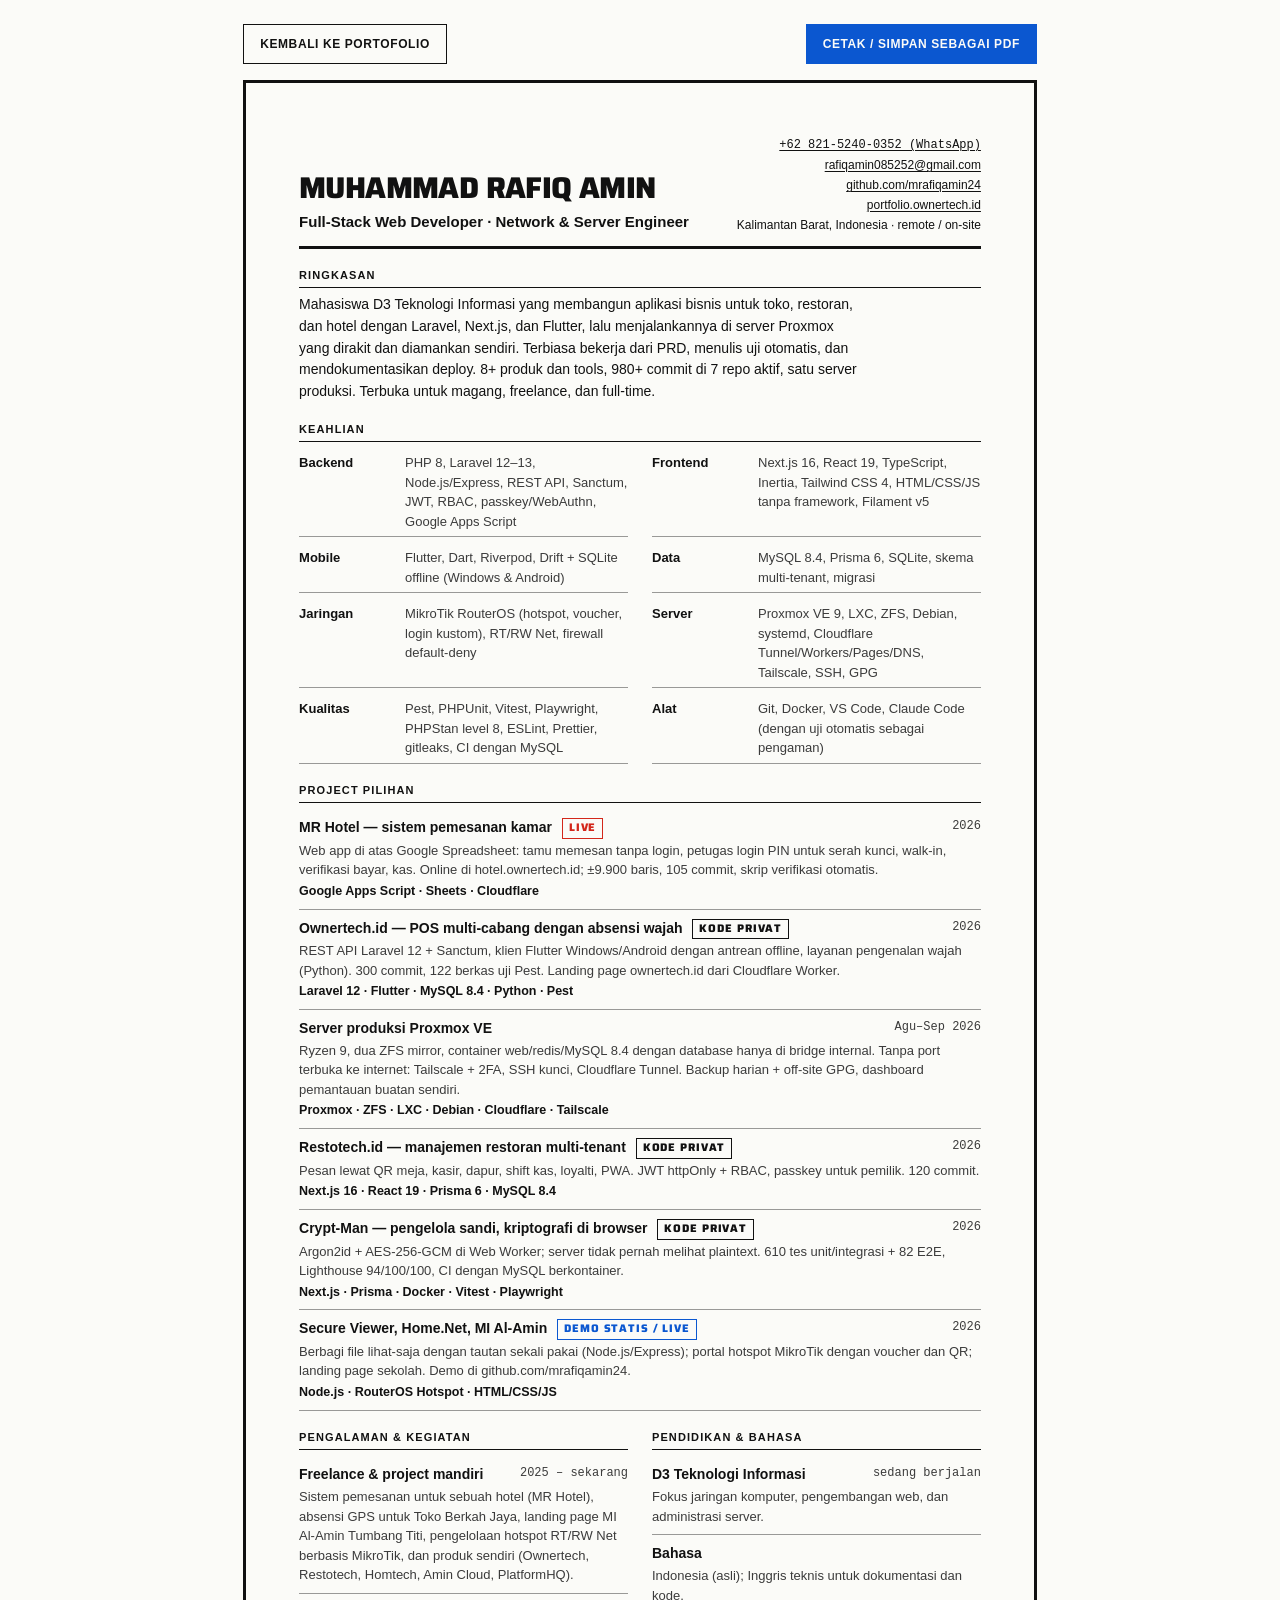
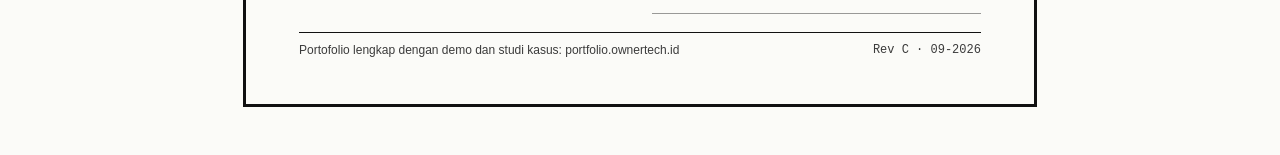
==== cv.html @ c954d4c1 "fix: judul lembar huruf biasa, jarak baris nama di CV - Judul lembar tidak lagi kapital bertracking:" ====
<!DOCTYPE html>
<html lang="id">
<head>
  <meta charset="UTF-8" />
  <meta name="viewport" content="width=device-width, initial-scale=1.0" />
  <title>CV — Muhammad Rafiq Amin</title>
  <meta name="description" content="Curriculum vitae Muhammad Rafiq Amin: Full-Stack Web Developer dan Network Engineer. Laravel, Next.js, Flutter, MikroTik, Proxmox." />
  <meta name="robots" content="noindex" />
  <link rel="icon" href="img/favicon.png" type="image/png" />
  <style>
    @font-face { font-family: "Saira"; font-weight: 400; font-display: swap; src: url("fonts/saira-400.woff2") format("woff2"); }
    @font-face { font-family: "Saira"; font-weight: 600; font-display: swap; src: url("fonts/saira-600.woff2") format("woff2"); }
    @font-face { font-family: "Saira"; font-weight: 700; font-display: swap; src: url("fonts/saira-700.woff2") format("woff2"); }
    @font-face { font-family: "Saira"; font-weight: 800; font-display: swap; src: url("fonts/saira-800.woff2") format("woff2"); }
    @font-face { font-family: "B612 Mono"; font-weight: 400; font-display: swap; src: url("fonts/b612mono-400.woff2") format("woff2"); }
    @font-face { font-family: "B612 Mono"; font-weight: 700; font-display: swap; src: url("fonts/b612mono-700.woff2") format("woff2"); }
    :root {
      --paper: #fbfbf8;
      --ink: #111111;
      --ink-2: #3b3b3b;
      --rule: rgba(17, 17, 17, 0.42);
      --dim: #0b57d0;
      --rev: #d3271b;
      --lettering: "Saira", "Segoe UI", Arial, sans-serif;
      --figures: "B612 Mono", Consolas, monospace;
    }

    * { box-sizing: border-box; margin: 0; padding: 0; }

    html { caret-color: var(--dim); scrollbar-color: var(--ink) var(--paper); scrollbar-width: thin; }

    body {
      background: var(--paper);
      color: var(--ink);
      font-family: var(--lettering);
      font-size: 14px;
      line-height: 1.5;
      padding: 24px 16px 48px;
    }

    ::selection { background: var(--dim); color: var(--paper); }
    :focus-visible { outline: 2px dashed var(--dim); outline-offset: 3px; }

    a { color: var(--dim); text-decoration: underline; text-underline-offset: 0.18em; text-decoration-thickness: 1px; }

    .fig { font-family: var(--figures); font-variant-numeric: tabular-nums; }

    .toolbar {
      max-width: 210mm;
      margin: 0 auto 16px;
      display: flex;
      flex-wrap: wrap;
      gap: 10px;
      justify-content: space-between;
      align-items: center;
    }

    .toolbar a,
    .toolbar button {
      display: inline-flex;
      align-items: center;
      min-height: 40px;
      padding: 8px 16px;
      border: 1.5px solid var(--ink);
      background: var(--paper);
      color: var(--ink);
      font: inherit;
      font-size: 12px;
      font-weight: 700;
      letter-spacing: 0.05em;
      text-transform: uppercase;
      text-decoration: none;
      cursor: pointer;
      transition: background 0.15s ease, color 0.15s ease;
    }

    .toolbar button { background: var(--dim); border-color: var(--dim); color: var(--paper); }
    .toolbar a:hover, .toolbar button:hover { background: var(--ink); border-color: var(--ink); color: var(--paper); }

    .page {
      max-width: 210mm;
      margin: 0 auto;
      padding: 14mm 14mm 12mm;
      border: 3px solid var(--ink);
      background: var(--paper);
    }

    .head {
      display: grid;
      grid-template-columns: 1fr auto;
      gap: 12px 24px;
      align-items: end;
      padding-bottom: 12px;
      border-bottom: 3px solid var(--ink);
    }

    h1 {
      font-size: 30px;
      font-weight: 800;
      line-height: 1.15;
      letter-spacing: -0.02em;
      text-transform: uppercase;
    }

    .title {
      margin-top: 6px;
      font-size: 15px;
      font-weight: 600;
    }

    .contact {
      display: grid;
      gap: 2px;
      font-size: 12px;
      font-style: normal;
      text-align: right;
    }

    .contact a { color: var(--ink); }

    h2 {
      margin: 18px 0 6px;
      padding-bottom: 4px;
      border-bottom: 1.5px solid var(--ink);
      font-size: 11px;
      font-weight: 700;
      letter-spacing: 0.1em;
      text-transform: uppercase;
    }

    .summary { font-size: 14px; line-height: 1.55; max-width: 72ch; }

    .skills { display: grid; grid-template-columns: 1fr 1fr; gap: 6px 24px; }
    .skills div { display: grid; grid-template-columns: 96px 1fr; gap: 10px; padding: 5px 0; border-bottom: 1px solid var(--rule); font-size: 13px; }
    .skills dt { font-weight: 700; }
    .skills dd { color: var(--ink-2); }

    .items { list-style: none; }
    .item { display: grid; grid-template-columns: 1fr auto; gap: 2px 16px; padding: 8px 0; border-bottom: 1px solid var(--rule); }
    .item h3 { font-size: 14px; font-weight: 700; }
    .item .when { font-family: var(--figures); font-size: 12px; color: var(--ink-2); white-space: nowrap; }
    .item p { grid-column: 1 / -1; font-size: 13px; line-height: 1.5; color: var(--ink-2); }
    .item .stack { grid-column: 1 / -1; font-size: 12.5px; font-weight: 600; color: var(--ink); }
    .tag { display: inline-block; padding: 1px 6px; margin-left: 6px; border: 1.5px solid currentColor; font-size: 11px; font-weight: 800; letter-spacing: 0.08em; text-transform: uppercase; vertical-align: middle; }
    .tag-live { color: var(--rev); }
    .tag-demo { color: var(--dim); }
    .tag-private { color: var(--ink); }

    .two { display: grid; grid-template-columns: 1fr 1fr; gap: 0 24px; }

    .foot {
      margin-top: 18px;
      padding-top: 8px;
      border-top: 1.5px solid var(--ink);
      display: flex;
      justify-content: space-between;
      gap: 12px;
      font-size: 12px;
      color: var(--ink-2);
    }

    @media (max-width: 640px) {
      .page { padding: 20px 16px; }
      .head, .skills, .two { grid-template-columns: 1fr; }
      .contact { text-align: left; }
      h1 { font-size: 26px; }
    }

    @media print {
      @page { size: A4; margin: 10mm; }
      body { padding: 0; background: #fff; font-size: 12.5px; }
      .toolbar { display: none; }
      .page { max-width: none; padding: 6mm 8mm; border-width: 2px; }
      a { color: var(--ink); text-decoration: none; }
      .item, .skills div { break-inside: avoid; }
    }
  </style>
</head>
<body>
  <div class="toolbar">
    <a href="index.html?v=20260910j">Kembali ke portofolio</a>
    <button type="button" onclick="window.print()">Cetak / simpan sebagai PDF</button>
  </div>

  <main class="page">
    <header class="head">
      <div>
        <h1>Muhammad Rafiq Amin</h1>
        <p class="title">Full-Stack Web Developer · Network &amp; Server Engineer</p>
      </div>
      <address class="contact">
        <a href="https://wa.me/6282152400352" class="fig">+62 821-5240-0352 (WhatsApp)</a>
        <a href="mailto:rafiqamin085252@gmail.com">rafiqamin085252@gmail.com</a>
        <a href="https://github.com/mrafiqamin24">github.com/mrafiqamin24</a>
        <a href="https://portfolio.ownertech.id">portfolio.ownertech.id</a>
        <span>Kalimantan Barat, Indonesia · remote / on-site</span>
      </address>
    </header>

    <h2>Ringkasan</h2>
    <p class="summary">
      Mahasiswa D3 Teknologi Informasi yang membangun aplikasi bisnis untuk toko, restoran, dan hotel
      dengan Laravel, Next.js, dan Flutter, lalu menjalankannya di server Proxmox yang dirakit dan diamankan
      sendiri. Terbiasa bekerja dari PRD, menulis uji otomatis, dan mendokumentasikan deploy. 8+ produk dan tools,
      980+ commit di 7 repo aktif, satu server produksi. Terbuka untuk magang, freelance, dan full-time.
    </p>

    <h2>Keahlian</h2>
    <dl class="skills">
      <div><dt>Backend</dt><dd>PHP 8, Laravel 12–13, Node.js/Express, REST API, Sanctum, JWT, RBAC, passkey/WebAuthn, Google Apps Script</dd></div>
      <div><dt>Frontend</dt><dd>Next.js 16, React 19, TypeScript, Inertia, Tailwind CSS 4, HTML/CSS/JS tanpa framework, Filament v5</dd></div>
      <div><dt>Mobile</dt><dd>Flutter, Dart, Riverpod, Drift + SQLite offline (Windows &amp; Android)</dd></div>
      <div><dt>Data</dt><dd>MySQL 8.4, Prisma 6, SQLite, skema multi-tenant, migrasi</dd></div>
      <div><dt>Jaringan</dt><dd>MikroTik RouterOS (hotspot, voucher, login kustom), RT/RW Net, firewall default-deny</dd></div>
      <div><dt>Server</dt><dd>Proxmox VE 9, LXC, ZFS, Debian, systemd, Cloudflare Tunnel/Workers/Pages/DNS, Tailscale, SSH, GPG</dd></div>
      <div><dt>Kualitas</dt><dd>Pest, PHPUnit, Vitest, Playwright, PHPStan level 8, ESLint, Prettier, gitleaks, CI dengan MySQL</dd></div>
      <div><dt>Alat</dt><dd>Git, Docker, VS Code, Claude Code (dengan uji otomatis sebagai pengaman)</dd></div>
    </dl>

    <h2>Project pilihan</h2>
    <ul class="items">
      <li class="item">
        <h3>MR Hotel — sistem pemesanan kamar <span class="tag tag-live">Live</span></h3>
        <span class="when">2026</span>
        <p>Web app di atas Google Spreadsheet: tamu memesan tanpa login, petugas login PIN untuk serah kunci, walk-in, verifikasi bayar, kas. Online di hotel.ownertech.id; ±9.900 baris, 105 commit, skrip verifikasi otomatis.</p>
        <span class="stack">Google Apps Script · Sheets · Cloudflare</span>
      </li>
      <li class="item">
        <h3>Ownertech.id — POS multi-cabang dengan absensi wajah <span class="tag tag-private">Kode privat</span></h3>
        <span class="when">2026</span>
        <p>REST API Laravel 12 + Sanctum, klien Flutter Windows/Android dengan antrean offline, layanan pengenalan wajah (Python). 300 commit, 122 berkas uji Pest. Landing page ownertech.id dari Cloudflare Worker.</p>
        <span class="stack">Laravel 12 · Flutter · MySQL 8.4 · Python · Pest</span>
      </li>
      <li class="item">
        <h3>Server produksi Proxmox VE</h3>
        <span class="when">Agu–Sep 2026</span>
        <p>Ryzen 9, dua ZFS mirror, container web/redis/MySQL 8.4 dengan database hanya di bridge internal. Tanpa port terbuka ke internet: Tailscale + 2FA, SSH kunci, Cloudflare Tunnel. Backup harian + off-site GPG, dashboard pemantauan buatan sendiri.</p>
        <span class="stack">Proxmox · ZFS · LXC · Debian · Cloudflare · Tailscale</span>
      </li>
      <li class="item">
        <h3>Restotech.id — manajemen restoran multi-tenant <span class="tag tag-private">Kode privat</span></h3>
        <span class="when">2026</span>
        <p>Pesan lewat QR meja, kasir, dapur, shift kas, loyalti, PWA. JWT httpOnly + RBAC, passkey untuk pemilik. 120 commit.</p>
        <span class="stack">Next.js 16 · React 19 · Prisma 6 · MySQL 8.4</span>
      </li>
      <li class="item">
        <h3>Crypt-Man — pengelola sandi, kriptografi di browser <span class="tag tag-private">Kode privat</span></h3>
        <span class="when">2026</span>
        <p>Argon2id + AES-256-GCM di Web Worker; server tidak pernah melihat plaintext. 610 tes unit/integrasi + 82 E2E, Lighthouse 94/100/100, CI dengan MySQL berkontainer.</p>
        <span class="stack">Next.js · Prisma · Docker · Vitest · Playwright</span>
      </li>
      <li class="item">
        <h3>Secure Viewer, Home.Net, MI Al-Amin <span class="tag tag-demo">Demo statis / live</span></h3>
        <span class="when">2026</span>
        <p>Berbagi file lihat-saja dengan tautan sekali pakai (Node.js/Express); portal hotspot MikroTik dengan voucher dan QR; landing page sekolah. Demo di github.com/mrafiqamin24.</p>
        <span class="stack">Node.js · RouterOS Hotspot · HTML/CSS/JS</span>
      </li>
    </ul>

    <div class="two">
      <section>
        <h2>Pengalaman &amp; kegiatan</h2>
        <ul class="items">
          <li class="item">
            <h3>Freelance &amp; project mandiri</h3>
            <span class="when">2025 – sekarang</span>
            <p>Sistem pemesanan untuk sebuah hotel (MR Hotel), absensi GPS untuk Toko Berkah Jaya, landing page MI Al-Amin Tumbang Titi, pengelolaan hotspot RT/RW Net berbasis MikroTik, dan produk sendiri (Ownertech, Restotech, Homtech, Amin Cloud, PlatformHQ).</p>
          </li>
        </ul>
      </section>
      <section>
        <h2>Pendidikan &amp; bahasa</h2>
        <ul class="items">
          <li class="item">
            <h3>D3 Teknologi Informasi</h3>
            <span class="when">sedang berjalan</span>
            <p>Fokus jaringan komputer, pengembangan web, dan administrasi server.</p>
          </li>
          <li class="item">
            <h3>Bahasa</h3>
            <span class="when"></span>
            <p>Indonesia (asli); Inggris teknis untuk dokumentasi dan kode.</p>
          </li>
        </ul>
      </section>
    </div>

    <p class="foot">
      <span>Portofolio lengkap dengan demo dan studi kasus: portfolio.ownertech.id</span>
      <span class="fig">Rev C · 09-2026</span>
    </p>
  </main>
</body>
</html>
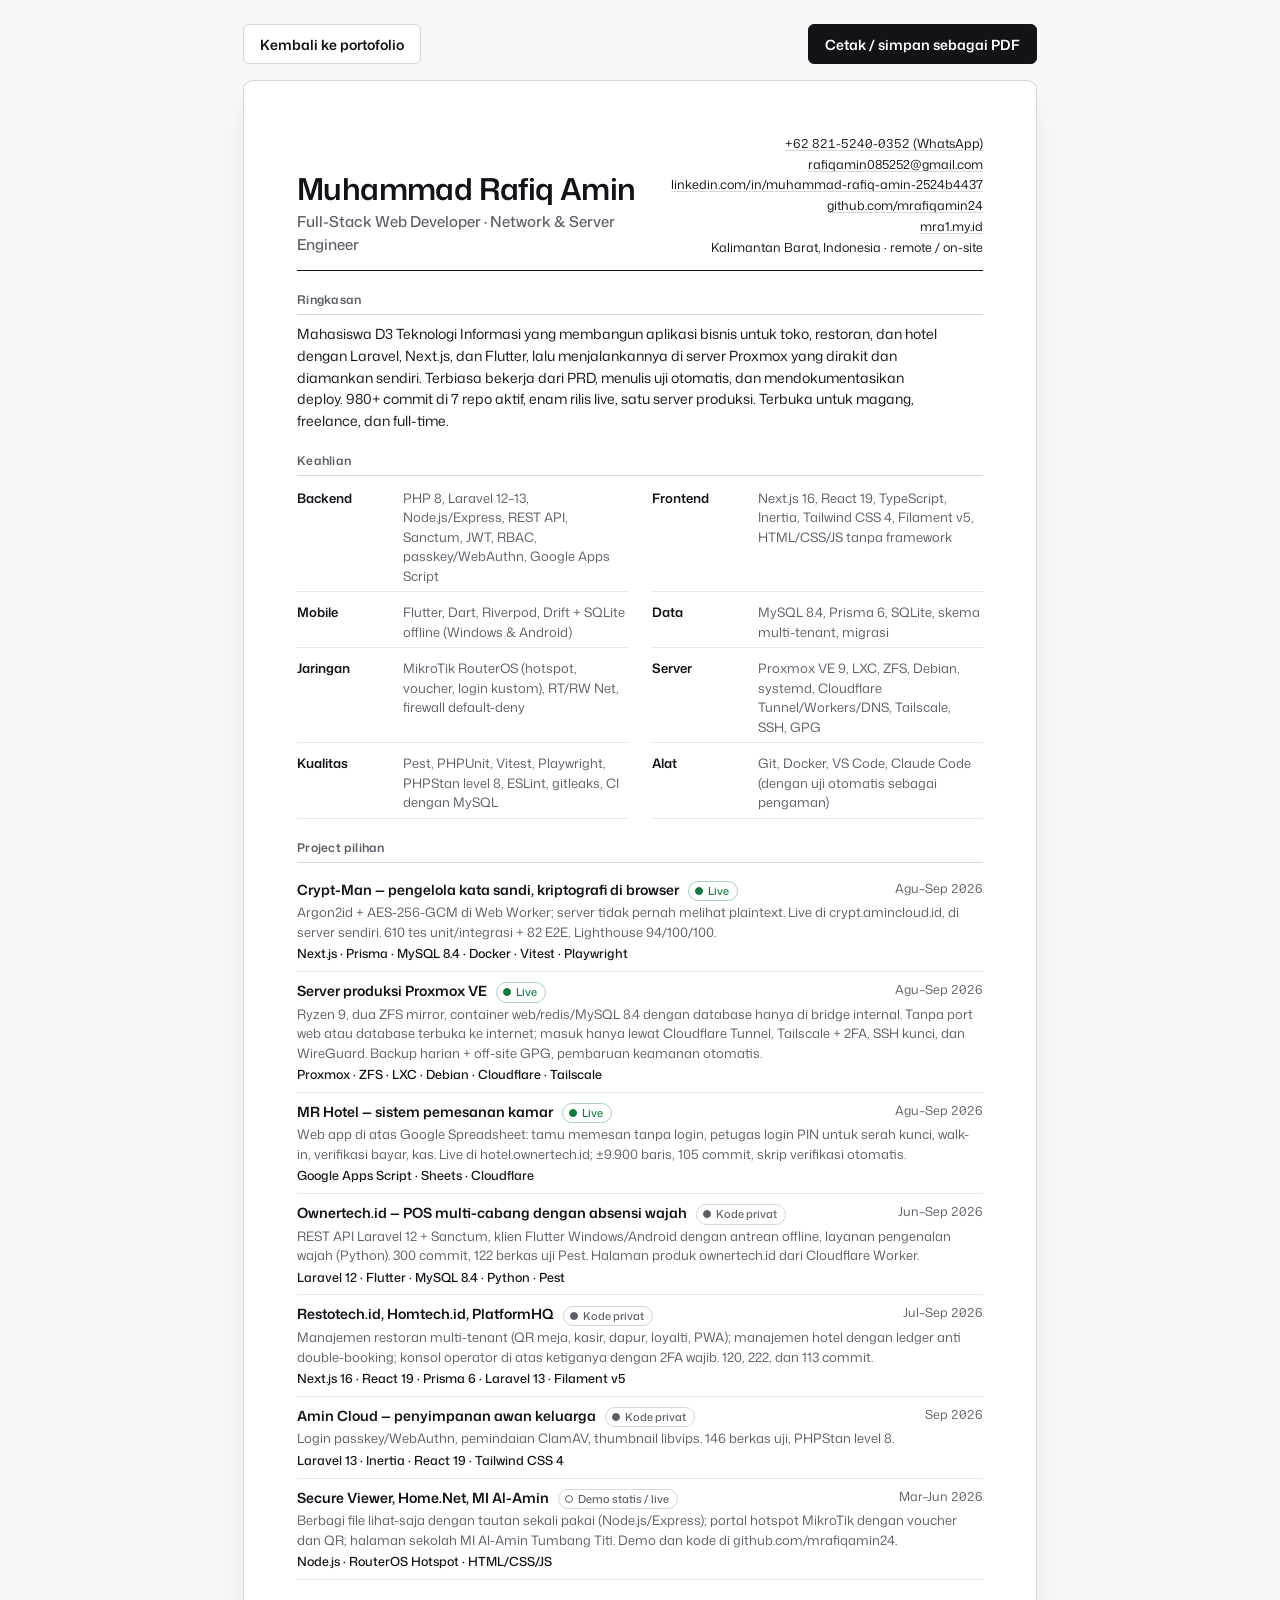
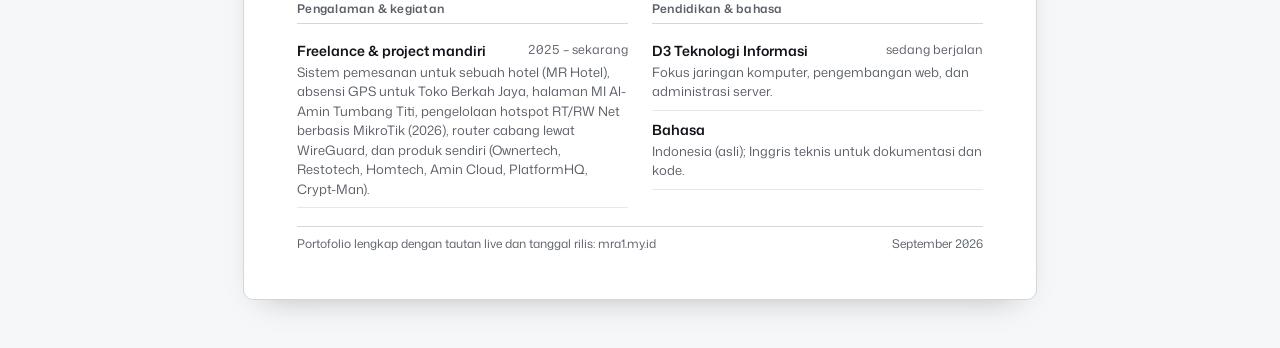
==== commit 06e882c6: "feat: desain baru "changelog produk" lima halaman, pindah ke mra1.my.id Dunia lembar gambar teknik d" ====
--- a/cv.html
+++ b/cv.html
@@ -8,43 +8,40 @@
   <meta name="robots" content="noindex" />
   <link rel="icon" href="img/favicon.png" type="image/png" />
   <style>
-    @font-face { font-family: "Saira"; font-weight: 400; font-display: swap; src: url("fonts/saira-400.woff2") format("woff2"); }
-    @font-face { font-family: "Saira"; font-weight: 600; font-display: swap; src: url("fonts/saira-600.woff2") format("woff2"); }
-    @font-face { font-family: "Saira"; font-weight: 700; font-display: swap; src: url("fonts/saira-700.woff2") format("woff2"); }
-    @font-face { font-family: "Saira"; font-weight: 800; font-display: swap; src: url("fonts/saira-800.woff2") format("woff2"); }
-    @font-face { font-family: "B612 Mono"; font-weight: 400; font-display: swap; src: url("fonts/b612mono-400.woff2") format("woff2"); }
-    @font-face { font-family: "B612 Mono"; font-weight: 700; font-display: swap; src: url("fonts/b612mono-700.woff2") format("woff2"); }
+    @font-face {
+      font-family: "Mona Sans";
+      font-style: normal;
+      font-weight: 200 900;
+      font-stretch: 75% 125%;
+      font-display: swap;
+      src: url("fonts/mona-sans.woff2") format("woff2");
+    }
     :root {
-      --paper: #fbfbf8;
-      --ink: #111111;
-      --ink-2: #3b3b3b;
-      --rule: rgba(17, 17, 17, 0.42);
-      --dim: #0b57d0;
-      --rev: #d3271b;
-      --lettering: "Saira", "Segoe UI", Arial, sans-serif;
-      --figures: "B612 Mono", Consolas, monospace;
-    }
-
+      --bg: #ffffff;
+      --bg-2: #f6f7f8;
+      --ink: #111318;
+      --ink-2: #5b6068;
+      --rule: #e6e8eb;
+      --rule-2: #d3d6db;
+      --live: #0f7b3f;
+      --font: "Mona Sans", system-ui, "Segoe UI", Roboto, Arial, sans-serif;
+    }
     * { box-sizing: border-box; margin: 0; padding: 0; }
-
-    html { caret-color: var(--dim); scrollbar-color: var(--ink) var(--paper); scrollbar-width: thin; }
-
+    html { caret-color: var(--ink); scrollbar-color: #c4c8ce var(--bg); scrollbar-width: thin; }
     body {
-      background: var(--paper);
+      background: var(--bg-2);
       color: var(--ink);
-      font-family: var(--lettering);
+      font-family: var(--font);
       font-size: 14px;
       line-height: 1.5;
       padding: 24px 16px 48px;
-    }
-
-    ::selection { background: var(--dim); color: var(--paper); }
-    :focus-visible { outline: 2px dashed var(--dim); outline-offset: 3px; }
-
-    a { color: var(--dim); text-decoration: underline; text-underline-offset: 0.18em; text-decoration-thickness: 1px; }
-
-    .fig { font-family: var(--figures); font-variant-numeric: tabular-nums; }
-
+      -webkit-font-smoothing: antialiased;
+    }
+    ::selection { background: var(--ink); color: var(--bg); }
+    :focus-visible { outline: 2px solid var(--ink); outline-offset: 3px; border-radius: 4px; }
+    a { color: var(--ink); text-decoration: underline; text-decoration-color: var(--rule-2); text-underline-offset: 0.18em; }
+    a:hover { text-decoration-color: var(--ink); }
+    .num { font-variant-numeric: tabular-nums; }
     .toolbar {
       max-width: 210mm;
       margin: 0 auto 16px;
@@ -54,134 +51,115 @@
       justify-content: space-between;
       align-items: center;
     }
-
     .toolbar a,
     .toolbar button {
       display: inline-flex;
       align-items: center;
       min-height: 40px;
-      padding: 8px 16px;
-      border: 1.5px solid var(--ink);
-      background: var(--paper);
+      padding: 0 16px;
+      border: 1px solid var(--rule-2);
+      border-radius: 6px;
+      background: var(--bg);
       color: var(--ink);
       font: inherit;
-      font-size: 12px;
-      font-weight: 700;
-      letter-spacing: 0.05em;
-      text-transform: uppercase;
+      font-size: 14px;
+      font-weight: 600;
       text-decoration: none;
       cursor: pointer;
-      transition: background 0.15s ease, color 0.15s ease;
-    }
-
-    .toolbar button { background: var(--dim); border-color: var(--dim); color: var(--paper); }
-    .toolbar a:hover, .toolbar button:hover { background: var(--ink); border-color: var(--ink); color: var(--paper); }
-
+      transition: background 0.15s ease, border-color 0.15s ease;
+    }
+    .toolbar button { background: var(--ink); border-color: var(--ink); color: var(--bg); }
+    .toolbar a:hover { background: var(--bg-2); border-color: #b9bec6; }
+    .toolbar button:hover { background: #2a2e36; border-color: #2a2e36; }
     .page {
       max-width: 210mm;
       margin: 0 auto;
       padding: 14mm 14mm 12mm;
-      border: 3px solid var(--ink);
-      background: var(--paper);
-    }
-
+      border: 1px solid var(--rule-2);
+      border-radius: 10px;
+      background: var(--bg);
+      box-shadow: 0 14px 32px -20px rgba(17, 19, 24, 0.35);
+    }
     .head {
       display: grid;
       grid-template-columns: 1fr auto;
       gap: 12px 24px;
       align-items: end;
-      padding-bottom: 12px;
-      border-bottom: 3px solid var(--ink);
-    }
-
-    h1 {
-      font-size: 30px;
-      font-weight: 800;
-      line-height: 1.15;
-      letter-spacing: -0.02em;
-      text-transform: uppercase;
-    }
-
-    .title {
-      margin-top: 6px;
-      font-size: 15px;
+      padding-bottom: 14px;
+      border-bottom: 1px solid var(--ink);
+    }
+    h1 { font-size: 30px; font-weight: 600; line-height: 1.1; letter-spacing: -0.02em; }
+    .title { margin-top: 6px; font-size: 15px; font-weight: 500; color: var(--ink-2); }
+    .contact { display: grid; gap: 2px; font-size: 12.5px; font-style: normal; text-align: right; }
+    h2 {
+      margin: 20px 0 8px;
+      padding-bottom: 5px;
+      border-bottom: 1px solid var(--rule-2);
+      font-size: 12px;
       font-weight: 600;
-    }
-
-    .contact {
-      display: grid;
-      gap: 2px;
-      font-size: 12px;
-      font-style: normal;
-      text-align: right;
-    }
-
-    .contact a { color: var(--ink); }
-
-    h2 {
-      margin: 18px 0 6px;
-      padding-bottom: 4px;
-      border-bottom: 1.5px solid var(--ink);
-      font-size: 11px;
-      font-weight: 700;
-      letter-spacing: 0.1em;
-      text-transform: uppercase;
-    }
-
+      letter-spacing: 0.02em;
+      color: var(--ink-2);
+    }
     .summary { font-size: 14px; line-height: 1.55; max-width: 72ch; }
-
     .skills { display: grid; grid-template-columns: 1fr 1fr; gap: 6px 24px; }
     .skills div { display: grid; grid-template-columns: 96px 1fr; gap: 10px; padding: 5px 0; border-bottom: 1px solid var(--rule); font-size: 13px; }
-    .skills dt { font-weight: 700; }
+    .skills dt { font-weight: 600; }
     .skills dd { color: var(--ink-2); }
-
     .items { list-style: none; }
     .item { display: grid; grid-template-columns: 1fr auto; gap: 2px 16px; padding: 8px 0; border-bottom: 1px solid var(--rule); }
-    .item h3 { font-size: 14px; font-weight: 700; }
-    .item .when { font-family: var(--figures); font-size: 12px; color: var(--ink-2); white-space: nowrap; }
+    .item h3 { font-size: 14px; font-weight: 600; }
+    .item .when { font-size: 12.5px; color: var(--ink-2); white-space: nowrap; font-variant-numeric: tabular-nums; }
     .item p { grid-column: 1 / -1; font-size: 13px; line-height: 1.5; color: var(--ink-2); }
-    .item .stack { grid-column: 1 / -1; font-size: 12.5px; font-weight: 600; color: var(--ink); }
-    .tag { display: inline-block; padding: 1px 6px; margin-left: 6px; border: 1.5px solid currentColor; font-size: 11px; font-weight: 800; letter-spacing: 0.08em; text-transform: uppercase; vertical-align: middle; }
-    .tag-live { color: var(--rev); }
-    .tag-demo { color: var(--dim); }
-    .tag-private { color: var(--ink); }
-
+    .item .stack { grid-column: 1 / -1; font-size: 12.5px; font-weight: 500; color: var(--ink); }
+    .tag {
+      display: inline-flex;
+      align-items: center;
+      gap: 5px;
+      padding: 1px 8px 1px 6px;
+      margin-left: 6px;
+      border: 1px solid var(--rule-2);
+      border-radius: 999px;
+      font-size: 11px;
+      font-weight: 500;
+      color: var(--ink-2);
+      vertical-align: middle;
+    }
+    .tag::before { content: ""; width: 6px; height: 6px; border-radius: 50%; border: 1.5px solid currentColor; }
+    .tag-live { color: var(--live); border-color: rgba(15, 123, 63, 0.35); }
+    .tag-live::before { background: var(--live); }
+    .tag-private::before { background: var(--ink-2); }
     .two { display: grid; grid-template-columns: 1fr 1fr; gap: 0 24px; }
-
     .foot {
       margin-top: 18px;
       padding-top: 8px;
-      border-top: 1.5px solid var(--ink);
+      border-top: 1px solid var(--rule-2);
       display: flex;
       justify-content: space-between;
       gap: 12px;
       font-size: 12px;
       color: var(--ink-2);
     }
-
     @media (max-width: 640px) {
       .page { padding: 20px 16px; }
       .head, .skills, .two { grid-template-columns: 1fr; }
       .contact { text-align: left; }
       h1 { font-size: 26px; }
     }
-
     @media print {
       @page { size: A4; margin: 10mm; }
       body { padding: 0; background: #fff; font-size: 12.5px; }
       .toolbar { display: none; }
-      .page { max-width: none; padding: 6mm 8mm; border-width: 2px; }
-      a { color: var(--ink); text-decoration: none; }
+      .page { max-width: none; padding: 6mm 8mm; border: 0; border-radius: 0; box-shadow: none; }
+      a { text-decoration: none; }
       .item, .skills div { break-inside: avoid; }
     }
   </style>
 </head>
 <body>
   <div class="toolbar">
-    <a href="index.html?v=20260910j">Kembali ke portofolio</a>
+    <a href="index.html?v=20260915a">Kembali ke portofolio</a>
     <button type="button" onclick="window.print()">Cetak / simpan sebagai PDF</button>
   </div>
-
   <main class="page">
     <header class="head">
       <div>
@@ -189,10 +167,11 @@
         <p class="title">Full-Stack Web Developer · Network &amp; Server Engineer</p>
       </div>
       <address class="contact">
-        <a href="https://wa.me/6282152400352" class="fig">+62 821-5240-0352 (WhatsApp)</a>
+        <a href="https://wa.me/6282152400352" class="num">+62 821-5240-0352 (WhatsApp)</a>
         <a href="mailto:rafiqamin085252@gmail.com">rafiqamin085252@gmail.com</a>
+        <a href="https://www.linkedin.com/in/muhammad-rafiq-amin-2524b4437">linkedin.com/in/muhammad-rafiq-amin-2524b4437</a>
         <a href="https://github.com/mrafiqamin24">github.com/mrafiqamin24</a>
-        <a href="https://portfolio.ownertech.id">portfolio.ownertech.id</a>
+        <a href="https://mra1.my.id">mra1.my.id</a>
         <span>Kalimantan Barat, Indonesia · remote / on-site</span>
       </address>
     </header>
@@ -201,58 +180,64 @@
     <p class="summary">
       Mahasiswa D3 Teknologi Informasi yang membangun aplikasi bisnis untuk toko, restoran, dan hotel
       dengan Laravel, Next.js, dan Flutter, lalu menjalankannya di server Proxmox yang dirakit dan diamankan
-      sendiri. Terbiasa bekerja dari PRD, menulis uji otomatis, dan mendokumentasikan deploy. 8+ produk dan tools,
-      980+ commit di 7 repo aktif, satu server produksi. Terbuka untuk magang, freelance, dan full-time.
+      sendiri. Terbiasa bekerja dari PRD, menulis uji otomatis, dan mendokumentasikan deploy. 980+ commit di
+      7 repo aktif, enam rilis live, satu server produksi. Terbuka untuk magang, freelance, dan full-time.
     </p>
 
     <h2>Keahlian</h2>
     <dl class="skills">
       <div><dt>Backend</dt><dd>PHP 8, Laravel 12–13, Node.js/Express, REST API, Sanctum, JWT, RBAC, passkey/WebAuthn, Google Apps Script</dd></div>
-      <div><dt>Frontend</dt><dd>Next.js 16, React 19, TypeScript, Inertia, Tailwind CSS 4, HTML/CSS/JS tanpa framework, Filament v5</dd></div>
+      <div><dt>Frontend</dt><dd>Next.js 16, React 19, TypeScript, Inertia, Tailwind CSS 4, Filament v5, HTML/CSS/JS tanpa framework</dd></div>
       <div><dt>Mobile</dt><dd>Flutter, Dart, Riverpod, Drift + SQLite offline (Windows &amp; Android)</dd></div>
       <div><dt>Data</dt><dd>MySQL 8.4, Prisma 6, SQLite, skema multi-tenant, migrasi</dd></div>
       <div><dt>Jaringan</dt><dd>MikroTik RouterOS (hotspot, voucher, login kustom), RT/RW Net, firewall default-deny</dd></div>
-      <div><dt>Server</dt><dd>Proxmox VE 9, LXC, ZFS, Debian, systemd, Cloudflare Tunnel/Workers/Pages/DNS, Tailscale, SSH, GPG</dd></div>
-      <div><dt>Kualitas</dt><dd>Pest, PHPUnit, Vitest, Playwright, PHPStan level 8, ESLint, Prettier, gitleaks, CI dengan MySQL</dd></div>
+      <div><dt>Server</dt><dd>Proxmox VE 9, LXC, ZFS, Debian, systemd, Cloudflare Tunnel/Workers/DNS, Tailscale, SSH, GPG</dd></div>
+      <div><dt>Kualitas</dt><dd>Pest, PHPUnit, Vitest, Playwright, PHPStan level 8, ESLint, gitleaks, CI dengan MySQL</dd></div>
       <div><dt>Alat</dt><dd>Git, Docker, VS Code, Claude Code (dengan uji otomatis sebagai pengaman)</dd></div>
     </dl>
 
     <h2>Project pilihan</h2>
     <ul class="items">
       <li class="item">
+        <h3>Crypt-Man — pengelola kata sandi, kriptografi di browser <span class="tag tag-live">Live</span></h3>
+        <span class="when">Agu–Sep 2026</span>
+        <p>Argon2id + AES-256-GCM di Web Worker; server tidak pernah melihat plaintext. Live di crypt.amincloud.id, di server sendiri. 610 tes unit/integrasi + 82 E2E, Lighthouse 94/100/100.</p>
+        <span class="stack">Next.js · Prisma · MySQL 8.4 · Docker · Vitest · Playwright</span>
+      </li>
+      <li class="item">
+        <h3>Server produksi Proxmox VE <span class="tag tag-live">Live</span></h3>
+        <span class="when">Agu–Sep 2026</span>
+        <p>Ryzen 9, dua ZFS mirror, container web/redis/MySQL 8.4 dengan database hanya di bridge internal. Tanpa port web atau database terbuka ke internet; masuk hanya lewat Cloudflare Tunnel, Tailscale + 2FA, SSH kunci, dan WireGuard. Backup harian + off-site GPG, pembaruan keamanan otomatis.</p>
+        <span class="stack">Proxmox · ZFS · LXC · Debian · Cloudflare · Tailscale</span>
+      </li>
+      <li class="item">
         <h3>MR Hotel — sistem pemesanan kamar <span class="tag tag-live">Live</span></h3>
-        <span class="when">2026</span>
-        <p>Web app di atas Google Spreadsheet: tamu memesan tanpa login, petugas login PIN untuk serah kunci, walk-in, verifikasi bayar, kas. Online di hotel.ownertech.id; ±9.900 baris, 105 commit, skrip verifikasi otomatis.</p>
+        <span class="when">Agu–Sep 2026</span>
+        <p>Web app di atas Google Spreadsheet: tamu memesan tanpa login, petugas login PIN untuk serah kunci, walk-in, verifikasi bayar, kas. Live di hotel.ownertech.id; ±9.900 baris, 105 commit, skrip verifikasi otomatis.</p>
         <span class="stack">Google Apps Script · Sheets · Cloudflare</span>
       </li>
       <li class="item">
         <h3>Ownertech.id — POS multi-cabang dengan absensi wajah <span class="tag tag-private">Kode privat</span></h3>
-        <span class="when">2026</span>
-        <p>REST API Laravel 12 + Sanctum, klien Flutter Windows/Android dengan antrean offline, layanan pengenalan wajah (Python). 300 commit, 122 berkas uji Pest. Landing page ownertech.id dari Cloudflare Worker.</p>
+        <span class="when">Jun–Sep 2026</span>
+        <p>REST API Laravel 12 + Sanctum, klien Flutter Windows/Android dengan antrean offline, layanan pengenalan wajah (Python). 300 commit, 122 berkas uji Pest. Halaman produk ownertech.id dari Cloudflare Worker.</p>
         <span class="stack">Laravel 12 · Flutter · MySQL 8.4 · Python · Pest</span>
       </li>
       <li class="item">
-        <h3>Server produksi Proxmox VE</h3>
-        <span class="when">Agu–Sep 2026</span>
-        <p>Ryzen 9, dua ZFS mirror, container web/redis/MySQL 8.4 dengan database hanya di bridge internal. Tanpa port terbuka ke internet: Tailscale + 2FA, SSH kunci, Cloudflare Tunnel. Backup harian + off-site GPG, dashboard pemantauan buatan sendiri.</p>
-        <span class="stack">Proxmox · ZFS · LXC · Debian · Cloudflare · Tailscale</span>
-      </li>
-      <li class="item">
-        <h3>Restotech.id — manajemen restoran multi-tenant <span class="tag tag-private">Kode privat</span></h3>
-        <span class="when">2026</span>
-        <p>Pesan lewat QR meja, kasir, dapur, shift kas, loyalti, PWA. JWT httpOnly + RBAC, passkey untuk pemilik. 120 commit.</p>
-        <span class="stack">Next.js 16 · React 19 · Prisma 6 · MySQL 8.4</span>
-      </li>
-      <li class="item">
-        <h3>Crypt-Man — pengelola sandi, kriptografi di browser <span class="tag tag-private">Kode privat</span></h3>
-        <span class="when">2026</span>
-        <p>Argon2id + AES-256-GCM di Web Worker; server tidak pernah melihat plaintext. 610 tes unit/integrasi + 82 E2E, Lighthouse 94/100/100, CI dengan MySQL berkontainer.</p>
-        <span class="stack">Next.js · Prisma · Docker · Vitest · Playwright</span>
-      </li>
-      <li class="item">
-        <h3>Secure Viewer, Home.Net, MI Al-Amin <span class="tag tag-demo">Demo statis / live</span></h3>
-        <span class="when">2026</span>
-        <p>Berbagi file lihat-saja dengan tautan sekali pakai (Node.js/Express); portal hotspot MikroTik dengan voucher dan QR; landing page sekolah. Demo di github.com/mrafiqamin24.</p>
+        <h3>Restotech.id, Homtech.id, PlatformHQ <span class="tag tag-private">Kode privat</span></h3>
+        <span class="when">Jul–Sep 2026</span>
+        <p>Manajemen restoran multi-tenant (QR meja, kasir, dapur, loyalti, PWA); manajemen hotel dengan ledger anti double-booking; konsol operator di atas ketiganya dengan 2FA wajib. 120, 222, dan 113 commit.</p>
+        <span class="stack">Next.js 16 · React 19 · Prisma 6 · Laravel 13 · Filament v5</span>
+      </li>
+      <li class="item">
+        <h3>Amin Cloud — penyimpanan awan keluarga <span class="tag tag-private">Kode privat</span></h3>
+        <span class="when">Sep 2026</span>
+        <p>Login passkey/WebAuthn, pemindaian ClamAV, thumbnail libvips. 146 berkas uji, PHPStan level 8.</p>
+        <span class="stack">Laravel 13 · Inertia · React 19 · Tailwind CSS 4</span>
+      </li>
+      <li class="item">
+        <h3>Secure Viewer, Home.Net, MI Al-Amin <span class="tag">Demo statis / live</span></h3>
+        <span class="when">Mar–Jun 2026</span>
+        <p>Berbagi file lihat-saja dengan tautan sekali pakai (Node.js/Express); portal hotspot MikroTik dengan voucher dan QR; halaman sekolah MI Al-Amin Tumbang Titi. Demo dan kode di github.com/mrafiqamin24.</p>
         <span class="stack">Node.js · RouterOS Hotspot · HTML/CSS/JS</span>
       </li>
     </ul>
@@ -264,7 +249,7 @@
           <li class="item">
             <h3>Freelance &amp; project mandiri</h3>
             <span class="when">2025 – sekarang</span>
-            <p>Sistem pemesanan untuk sebuah hotel (MR Hotel), absensi GPS untuk Toko Berkah Jaya, landing page MI Al-Amin Tumbang Titi, pengelolaan hotspot RT/RW Net berbasis MikroTik, dan produk sendiri (Ownertech, Restotech, Homtech, Amin Cloud, PlatformHQ).</p>
+            <p>Sistem pemesanan untuk sebuah hotel (MR Hotel), absensi GPS untuk Toko Berkah Jaya, halaman MI Al-Amin Tumbang Titi, pengelolaan hotspot RT/RW Net berbasis MikroTik (2026), router cabang lewat WireGuard, dan produk sendiri (Ownertech, Restotech, Homtech, Amin Cloud, PlatformHQ, Crypt-Man).</p>
           </li>
         </ul>
       </section>
@@ -286,8 +271,8 @@
     </div>
 
     <p class="foot">
-      <span>Portofolio lengkap dengan demo dan studi kasus: portfolio.ownertech.id</span>
-      <span class="fig">Rev C · 09-2026</span>
+      <span>Portofolio lengkap dengan tautan live dan tanggal rilis: mra1.my.id</span>
+      <span class="num">September 2026</span>
     </p>
   </main>
 </body>
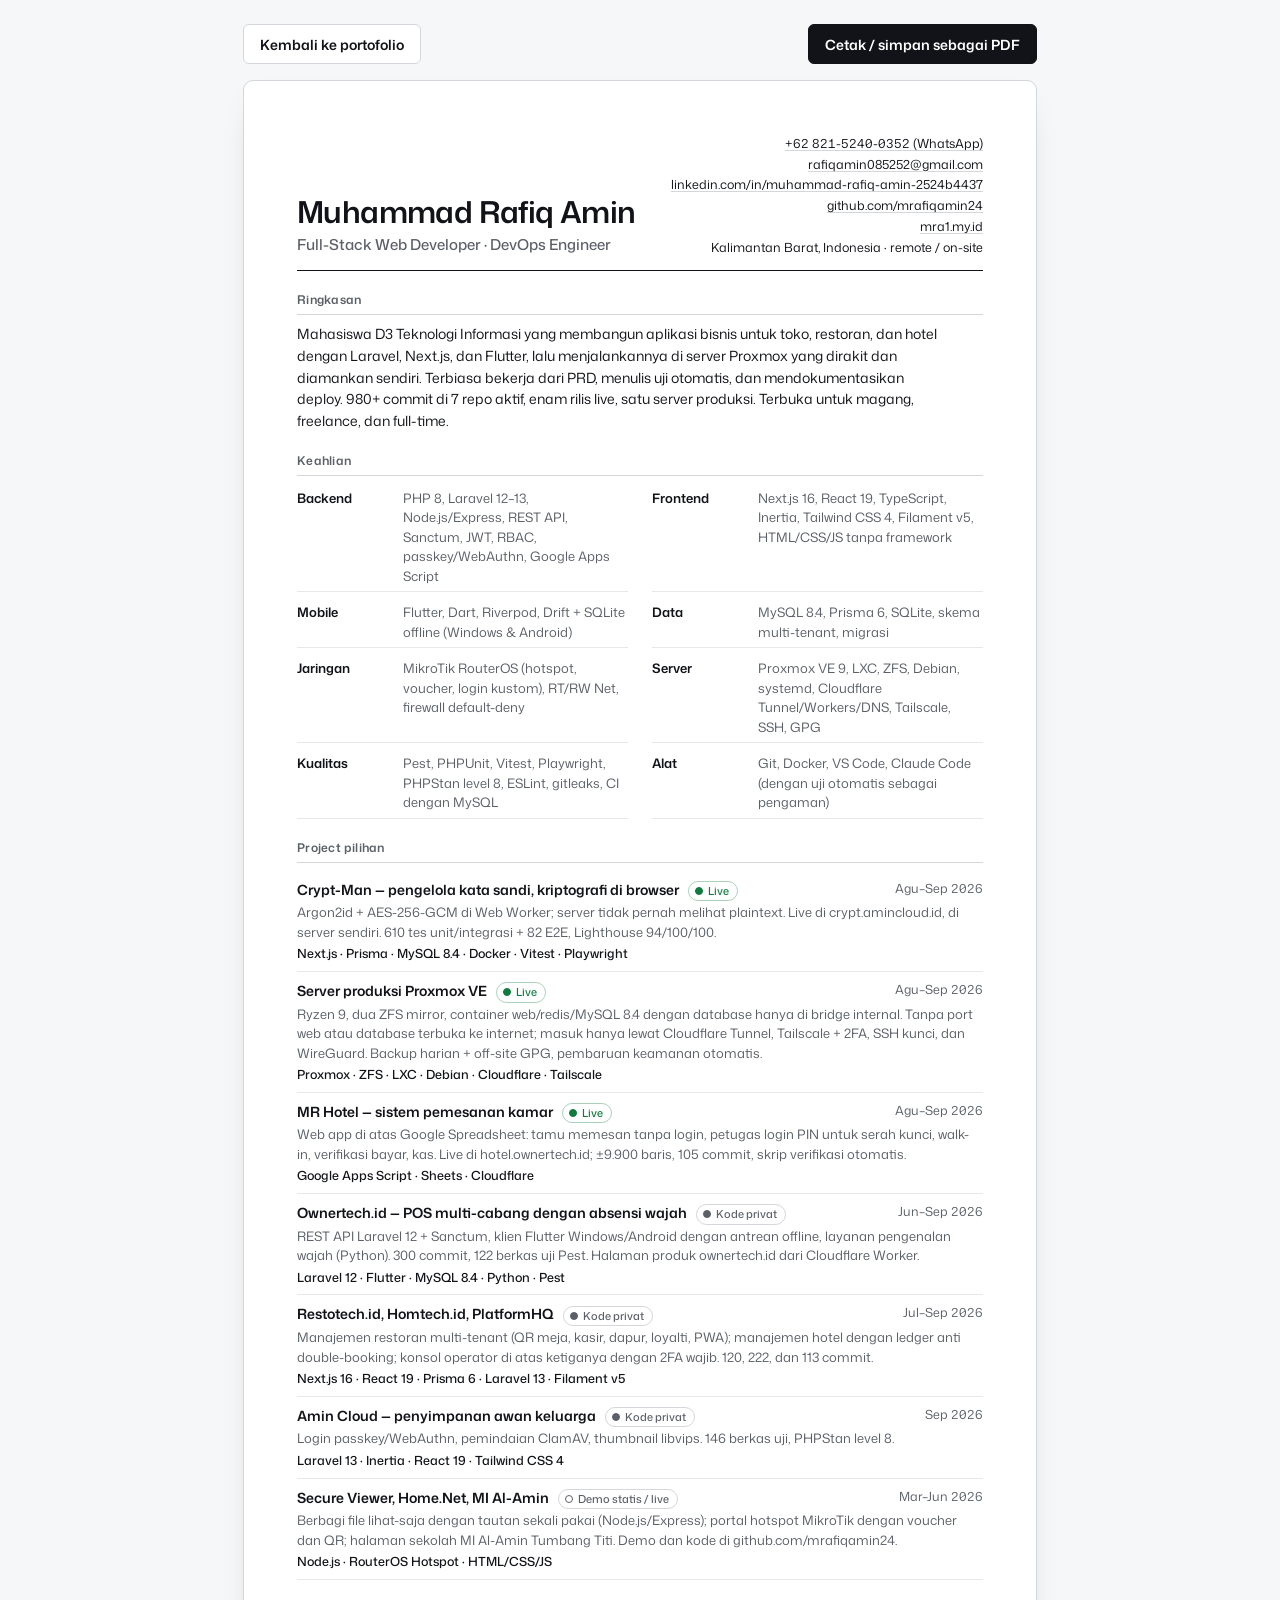
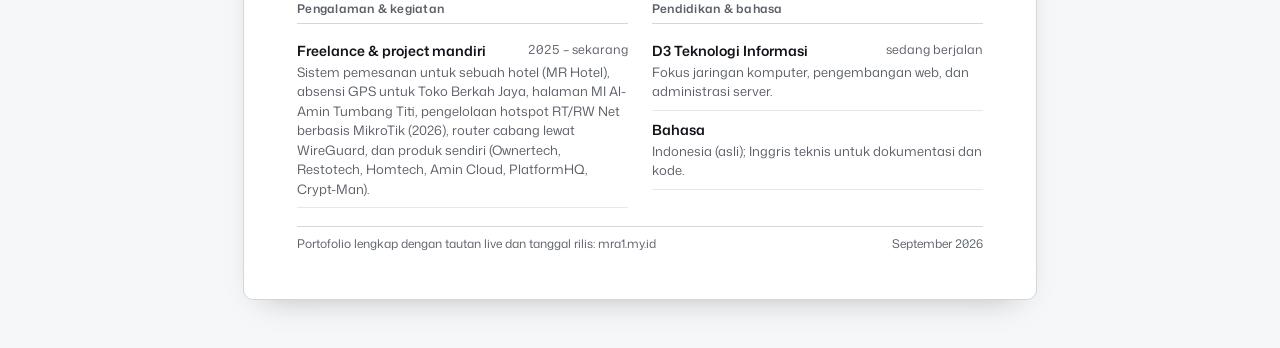
==== commit 354bb684: "feat: gelar jadi Full-Stack Web Developer · DevOps Engineer Co-Authored-By: Claude Fable 5.1 <norepl" ====
--- a/cv.html
+++ b/cv.html
@@ -4,7 +4,7 @@
   <meta charset="UTF-8" />
   <meta name="viewport" content="width=device-width, initial-scale=1.0" />
   <title>CV — Muhammad Rafiq Amin</title>
-  <meta name="description" content="Curriculum vitae Muhammad Rafiq Amin: Full-Stack Web Developer dan Network Engineer. Laravel, Next.js, Flutter, MikroTik, Proxmox." />
+  <meta name="description" content="Curriculum vitae Muhammad Rafiq Amin: Full-Stack Web Developer dan DevOps Engineer. Laravel, Next.js, Flutter, MikroTik, Proxmox." />
   <meta name="robots" content="noindex" />
   <link rel="icon" href="img/favicon.png" type="image/png" />
   <style>
@@ -164,7 +164,7 @@
     <header class="head">
       <div>
         <h1>Muhammad Rafiq Amin</h1>
-        <p class="title">Full-Stack Web Developer · Network &amp; Server Engineer</p>
+        <p class="title">Full-Stack Web Developer · DevOps Engineer</p>
       </div>
       <address class="contact">
         <a href="https://wa.me/6282152400352" class="num">+62 821-5240-0352 (WhatsApp)</a>
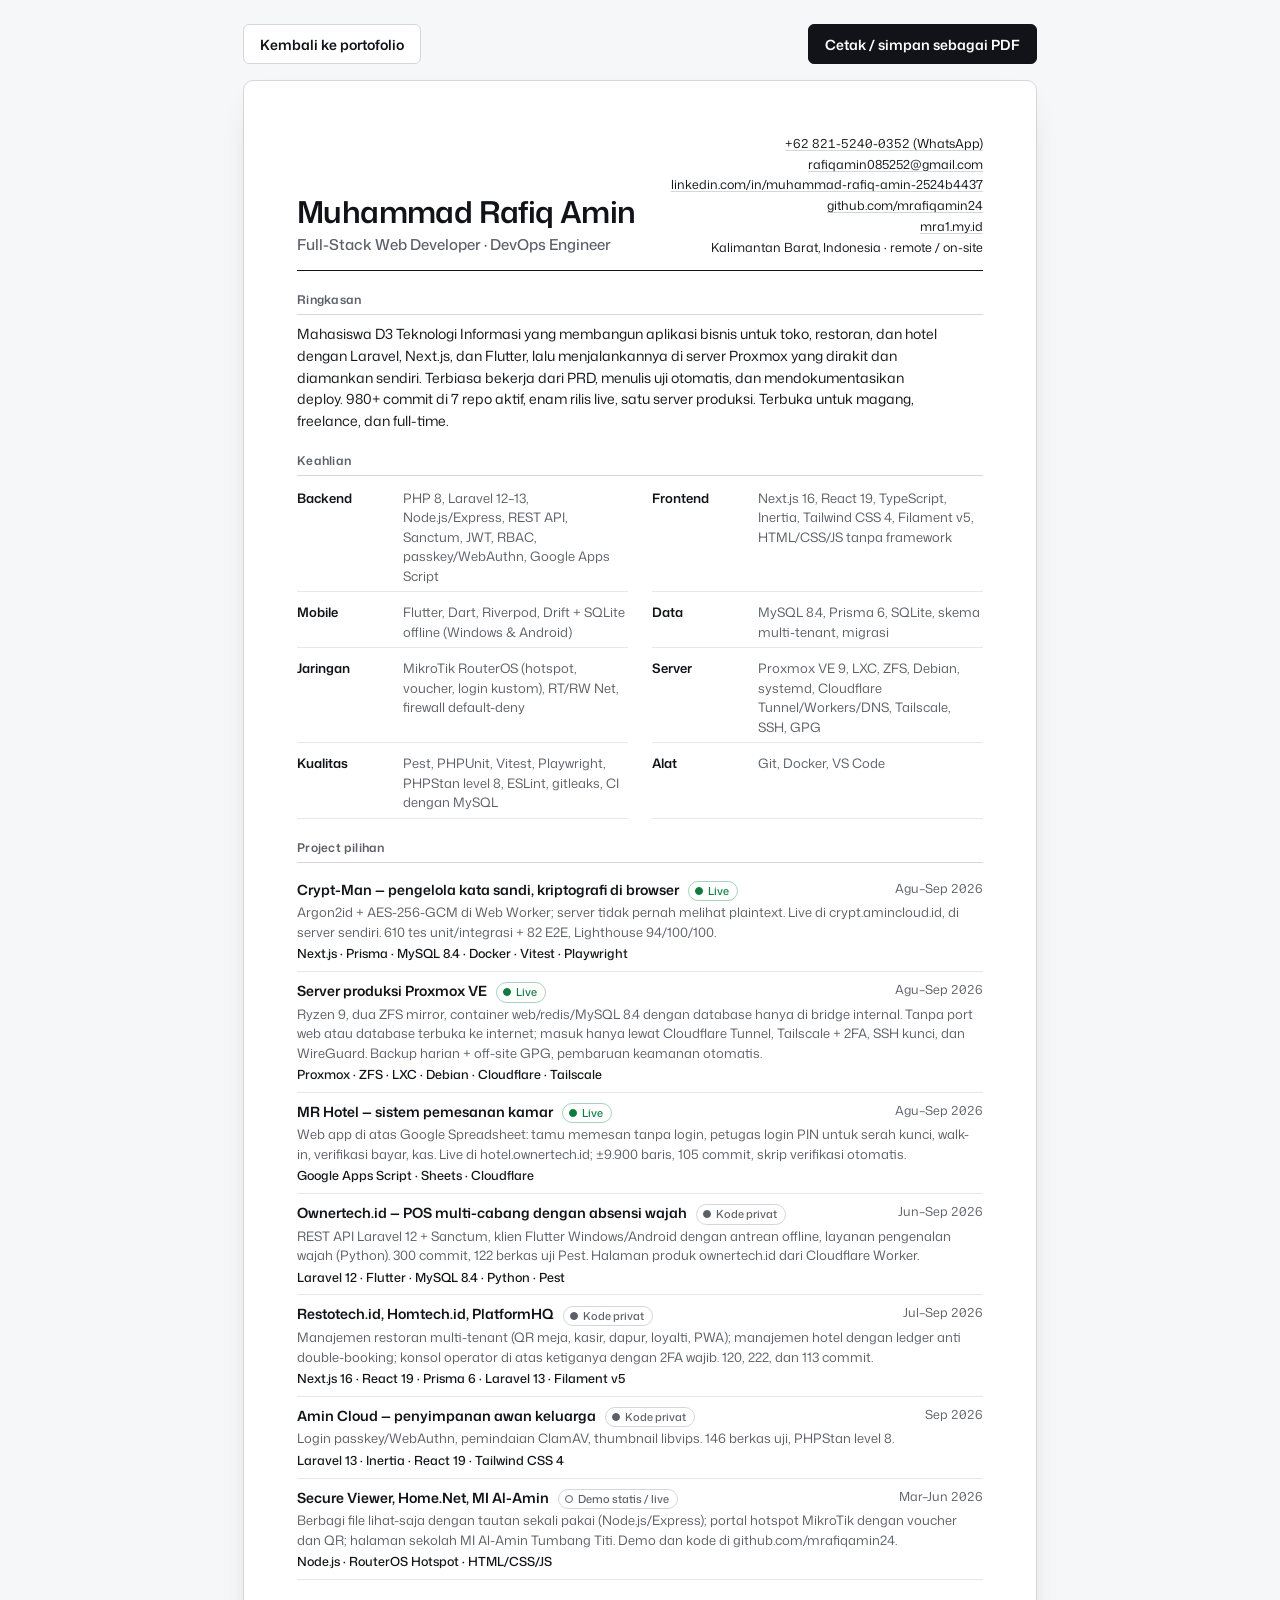
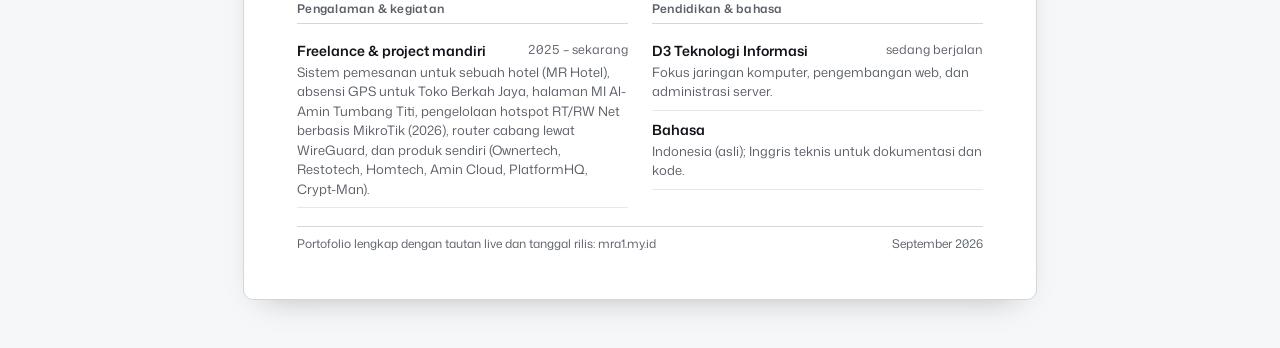
==== commit 04ec75da: "chore: rapikan daftar alat di CV dan keahlian" ====
--- a/cv.html
+++ b/cv.html
@@ -157,7 +157,7 @@
 </head>
 <body>
   <div class="toolbar">
-    <a href="index.html?v=20260915a">Kembali ke portofolio</a>
+    <a href="index.html?v=20260916c">Kembali ke portofolio</a>
     <button type="button" onclick="window.print()">Cetak / simpan sebagai PDF</button>
   </div>
   <main class="page">
@@ -193,7 +193,7 @@
       <div><dt>Jaringan</dt><dd>MikroTik RouterOS (hotspot, voucher, login kustom), RT/RW Net, firewall default-deny</dd></div>
       <div><dt>Server</dt><dd>Proxmox VE 9, LXC, ZFS, Debian, systemd, Cloudflare Tunnel/Workers/DNS, Tailscale, SSH, GPG</dd></div>
       <div><dt>Kualitas</dt><dd>Pest, PHPUnit, Vitest, Playwright, PHPStan level 8, ESLint, gitleaks, CI dengan MySQL</dd></div>
-      <div><dt>Alat</dt><dd>Git, Docker, VS Code, Claude Code (dengan uji otomatis sebagai pengaman)</dd></div>
+      <div><dt>Alat</dt><dd>Git, Docker, VS Code</dd></div>
     </dl>
 
     <h2>Project pilihan</h2>
